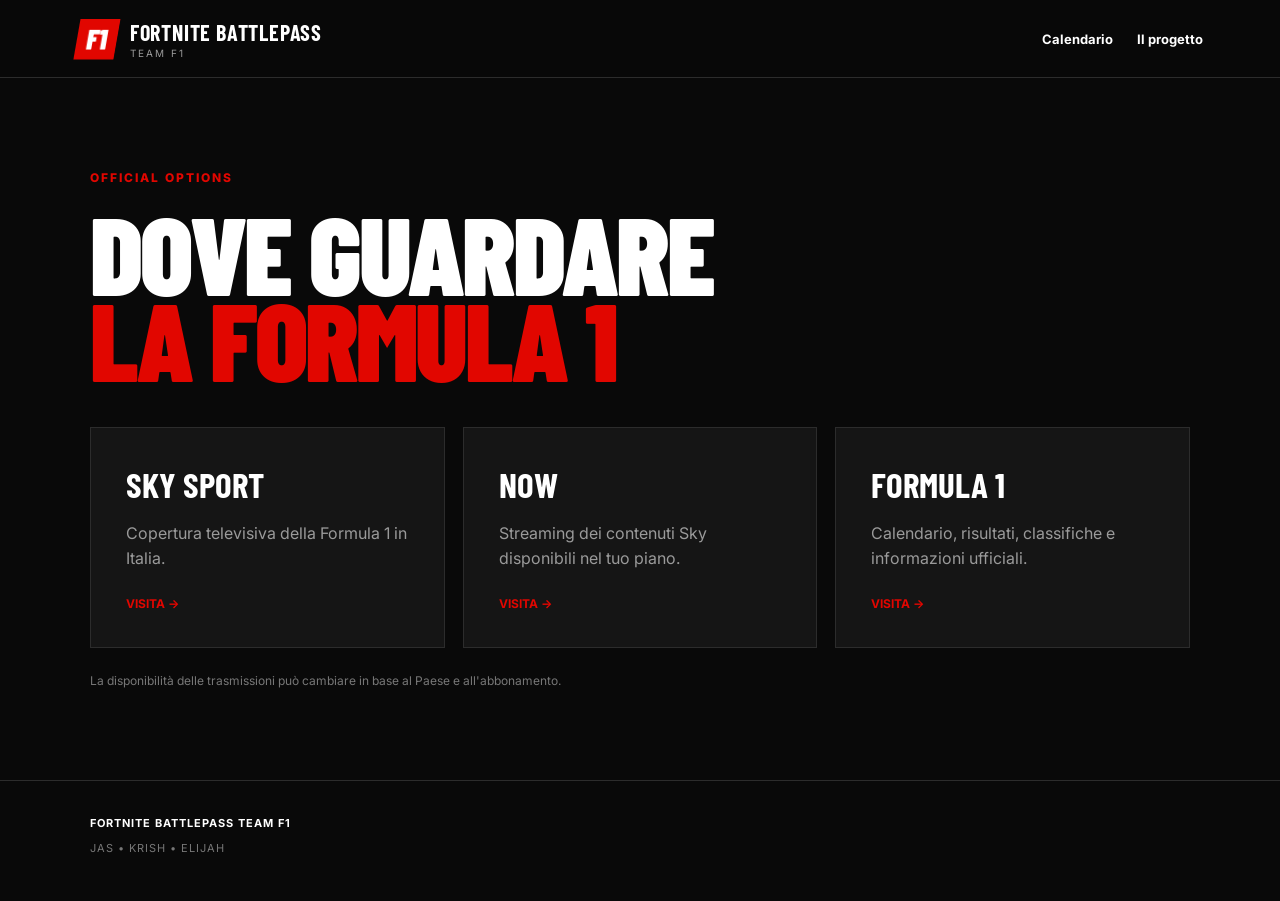
==== watch.html @ 14cbd345 "Add files via upload" ====
<!DOCTYPE html><html lang="it"><head><meta charset="UTF-8"><meta name="viewport" content="width=device-width,initial-scale=1.0"><title>Dove guardare F1</title><link rel="stylesheet" href="style.css"></head><body><header><div class="brand"><span class="mark">F1</span><div><b>FORTNITE BATTLEPASS</b><small>TEAM F1</small></div></div><nav><a href="index.html">Calendario</a><a href="index.html#about">Il progetto</a></nav></header><main class="watch"><p class="eyebrow">OFFICIAL OPTIONS</p><h1>DOVE GUARDARE<br><span>LA FORMULA 1</span></h1><div class="watch-grid"><a class="watch-card" href="https://www.sky.it/tv/sky-sport/formula-1" target="_blank"><h2>SKY SPORT</h2><p>Copertura televisiva della Formula 1 in Italia.</p><strong>VISITA →</strong></a><a class="watch-card" href="https://www.nowtv.it/" target="_blank"><h2>NOW</h2><p>Streaming dei contenuti Sky disponibili nel tuo piano.</p><strong>VISITA →</strong></a><a class="watch-card" href="https://www.formula1.com/" target="_blank"><h2>FORMULA 1</h2><p>Calendario, risultati, classifiche e informazioni ufficiali.</p><strong>VISITA →</strong></a></div><p class="note">La disponibilità delle trasmissioni può cambiare in base al Paese e all'abbonamento.</p></main><footer><div><b>FORTNITE BATTLEPASS TEAM F1</b><p>JAS • KRISH • ELIJAH</p></div></footer></body></html>
---- style.css ----
@import url('https://fonts.googleapis.com/css2?family=Barlow+Condensed:wght@400;600;700;800;900&family=Inter:wght@400;600;700&display=swap');
:root{--red:#e10600;--bg:#090909;--card:#151515;--line:#2c2c2c;--muted:#9a9a9a}*{box-sizing:border-box}html{scroll-behavior:smooth}body{margin:0;background:var(--bg);color:#fff;font-family:Inter,Arial,sans-serif}header{height:78px;border-bottom:1px solid var(--line);display:flex;align-items:center;justify-content:space-between;padding:0 6%;position:sticky;top:0;background:#090909ed;backdrop-filter:blur(12px);z-index:10}.brand{display:flex;align-items:center;gap:13px}.brand b{font-family:'Barlow Condensed';font-size:22px;letter-spacing:.8px}.brand small{display:block;color:var(--muted);font-size:10px;letter-spacing:2px;margin-top:2px}.mark{background:var(--red);font-family:'Barlow Condensed';font-size:28px;font-weight:900;padding:3px 10px;transform:skew(-10deg)}nav{display:flex;gap:24px}nav a{color:#fff;text-decoration:none;font-weight:700;font-size:13px}nav a:hover{color:var(--red)}.hero{min-height:590px;padding:110px 8%;background:radial-gradient(circle at 80% 35%,#4b0808 0,transparent 30%),linear-gradient(115deg,#090909 60%,#170000);position:relative;overflow:hidden}.hero:after{content:'2026';position:absolute;right:-35px;bottom:-100px;font-family:'Barlow Condensed';font-size:420px;font-weight:900;color:#ffffff05;line-height:1}.eyebrow{color:var(--red);font-weight:800;letter-spacing:2px;font-size:12px}.hero h1,.watch h1{font-family:'Barlow Condensed';font-size:clamp(70px,12vw,150px);line-height:.78;margin:25px 0;font-weight:900;letter-spacing:-3px;position:relative}.hero h1 span,.watch h1 span{color:var(--red)}.hero>p:not(.eyebrow){max-width:520px;color:#c5c5c5;line-height:1.7}.btn{display:inline-block;margin-top:25px;background:var(--red);padding:16px 24px;color:#fff;text-decoration:none;font-size:12px;font-weight:800;letter-spacing:1px}main{padding:80px 7%}.section-head{display:flex;align-items:end;justify-content:space-between;margin-bottom:32px}.section-head h2,.about h2{font-family:'Barlow Condensed';font-size:52px;margin:5px 0;font-weight:900}.section-head button{background:transparent;color:#fff;border:1px solid #555;padding:13px 16px;font-size:10px;font-weight:800;cursor:pointer}.section-head button:hover{border-color:var(--red);color:var(--red)}.grid{display:grid;grid-template-columns:repeat(auto-fit,minmax(285px,1fr));gap:16px}.race{background:var(--card);border:1px solid var(--line);min-height:350px;position:relative;overflow:hidden;transition:.25s}.race:hover{transform:translateY(-6px);border-color:#555}.track{height:125px;padding:18px;display:flex;align-items:flex-start;justify-content:space-between;background:linear-gradient(135deg,#2a2a2a,#101010);position:relative}.track:after{content:'🏎';font-size:65px;opacity:.16;position:absolute;right:20px;bottom:5px}.round{font-family:'Barlow Condensed';font-size:42px;font-weight:900;color:#ffffff25}.status{font-size:9px;font-weight:900;letter-spacing:1px;padding:7px 9px;border:1px solid}.done{color:#ff5d58}.upcoming{color:#53d66e}.race-body{padding:20px}.race h3{font-family:'Barlow Condensed';font-size:31px;margin:0 0 4px}.place{color:var(--muted);font-size:12px;margin-bottom:18px}.meta{border-top:1px solid var(--line);padding-top:13px;font-size:11px;line-height:1.8;color:#d0d0d0}.meta b{color:#fff}.podium{margin-top:13px;background:#0d0d0d;padding:10px;font-size:11px;line-height:1.7}.about{padding:80px 7%;border-top:1px solid var(--line);background:#0e0e0e}.about p{color:var(--muted);max-width:650px;line-height:1.7}footer{border-top:1px solid var(--line);padding:35px 7%;display:flex;justify-content:space-between;color:#777;font-size:11px;letter-spacing:1px}footer b{color:#fff}.watch{min-height:75vh}.watch h1{font-size:clamp(55px,9vw,110px)}.watch-grid{display:grid;grid-template-columns:repeat(3,1fr);gap:18px;margin-top:45px}.watch-card{background:var(--card);border:1px solid var(--line);padding:35px;text-decoration:none;color:#fff;transition:.2s}.watch-card:hover{border-color:var(--red);transform:translateY(-5px)}.watch-card h2{font-family:'Barlow Condensed';font-size:35px;margin:0}.watch-card p{color:var(--muted);line-height:1.6;min-height:55px}.watch-card strong{color:var(--red);font-size:12px}.note{color:#777;margin-top:25px;font-size:12px}@media(max-width:700px){header{padding:0 5%;height:auto;min-height:72px}nav{gap:12px}nav a{font-size:10px}.hero{padding:90px 7%;min-height:520px}.section-head{align-items:start;gap:20px;flex-direction:column}.watch-grid{grid-template-columns:1fr}footer{flex-direction:column;gap:20px}}
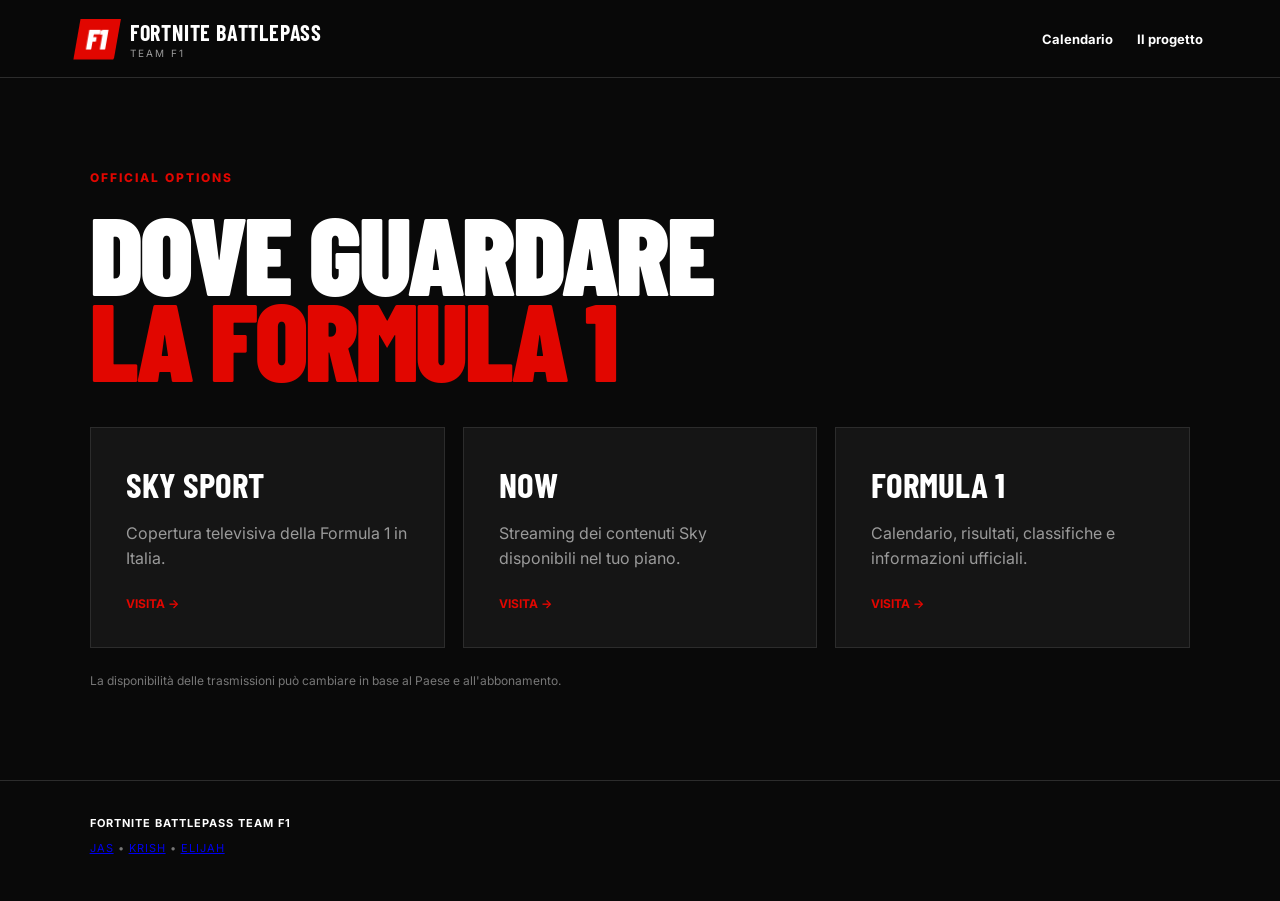
==== commit 2e48d8cc: "Refactor watch.html and add team member links Updated the HTML structure and added links to team mem" ====
--- a/watch.html
+++ b/watch.html
@@ -1 +1,59 @@
-<!DOCTYPE html><html lang="it"><head><meta charset="UTF-8"><meta name="viewport" content="width=device-width,initial-scale=1.0"><title>Dove guardare F1</title><link rel="stylesheet" href="style.css"></head><body><header><div class="brand"><span class="mark">F1</span><div><b>FORTNITE BATTLEPASS</b><small>TEAM F1</small></div></div><nav><a href="index.html">Calendario</a><a href="index.html#about">Il progetto</a></nav></header><main class="watch"><p class="eyebrow">OFFICIAL OPTIONS</p><h1>DOVE GUARDARE<br><span>LA FORMULA 1</span></h1><div class="watch-grid"><a class="watch-card" href="https://www.sky.it/tv/sky-sport/formula-1" target="_blank"><h2>SKY SPORT</h2><p>Copertura televisiva della Formula 1 in Italia.</p><strong>VISITA →</strong></a><a class="watch-card" href="https://www.nowtv.it/" target="_blank"><h2>NOW</h2><p>Streaming dei contenuti Sky disponibili nel tuo piano.</p><strong>VISITA →</strong></a><a class="watch-card" href="https://www.formula1.com/" target="_blank"><h2>FORMULA 1</h2><p>Calendario, risultati, classifiche e informazioni ufficiali.</p><strong>VISITA →</strong></a></div><p class="note">La disponibilità delle trasmissioni può cambiare in base al Paese e all'abbonamento.</p></main><footer><div><b>FORTNITE BATTLEPASS TEAM F1</b><p>JAS • KRISH • ELIJAH</p></div></footer></body></html>
+<!DOCTYPE html>
+<html lang="it">
+<head>
+    <meta charset="UTF-8">
+    <meta name="viewport" content="width=device-width, initial-scale=1.0">
+    <title>Dove guardare F1</title>
+    <link rel="stylesheet" href="style.css">
+</head>
+<body>
+    <header>
+        <div class="brand">
+            <span class="mark">F1</span>
+            <div>
+                <b>FORTNITE BATTLEPASS</b>
+                <small>TEAM F1</small>
+            </div>
+        </div>
+        <nav>
+            <a href="index.html">Calendario</a>
+            <a href="index.html#about">Il progetto</a>
+        </nav>
+    </header>
+
+    <main class="watch">
+        <p class="eyebrow">OFFICIAL OPTIONS</p>
+        <h1>DOVE GUARDARE<br><span>LA FORMULA 1</span></h1>
+        
+        <div class="watch-grid">
+            <a class="watch-card" href="https://www.sky.it/tv/sky-sport/formula-1" target="_blank">
+                <h2>SKY SPORT</h2>
+                <p>Copertura televisiva della Formula 1 in Italia.</p>
+                <strong>VISITA →</strong>
+            </a>
+            
+            <a class="watch-card" href="https://www.nowtv.it/" target="_blank">
+                <h2>NOW</h2>
+                <p>Streaming dei contenuti Sky disponibili nel tuo piano.</p>
+                <strong>VISITA →</strong>
+            </a>
+            
+            <a class="watch-card" href="https://www.formula1.com/" target="_blank">
+                <h2>FORMULA 1</h2>
+                <p>Calendario, risultati, classifiche e informazioni ufficiali.</p>
+                <strong>VISITA →</strong>
+            </a>
+        </div>
+        
+        <p class="note">La disponibilità delle trasmissioni può cambiare in base al Paese e all'abbonamento.</p>
+    </main>
+
+    <footer>
+        <div>
+            <b>FORTNITE BATTLEPASS TEAM F1</b>
+            <p><a href="https://github.com/pr0diSecret007">JAS</a> • <a href="https://github.com/KrishSingh08">KRISH</a> • <a href="https://github.com/CarbonFiba">ELIJAH</a></p>
+        </div>
+    </footer>
+</body>
+</html>
+
--- a/style.css
+++ b/style.css
@@ -1,2 +1,384 @@
 @import url('https://fonts.googleapis.com/css2?family=Barlow+Condensed:wght@400;600;700;800;900&family=Inter:wght@400;600;700&display=swap');
-:root{--red:#e10600;--bg:#090909;--card:#151515;--line:#2c2c2c;--muted:#9a9a9a}*{box-sizing:border-box}html{scroll-behavior:smooth}body{margin:0;background:var(--bg);color:#fff;font-family:Inter,Arial,sans-serif}header{height:78px;border-bottom:1px solid var(--line);display:flex;align-items:center;justify-content:space-between;padding:0 6%;position:sticky;top:0;background:#090909ed;backdrop-filter:blur(12px);z-index:10}.brand{display:flex;align-items:center;gap:13px}.brand b{font-family:'Barlow Condensed';font-size:22px;letter-spacing:.8px}.brand small{display:block;color:var(--muted);font-size:10px;letter-spacing:2px;margin-top:2px}.mark{background:var(--red);font-family:'Barlow Condensed';font-size:28px;font-weight:900;padding:3px 10px;transform:skew(-10deg)}nav{display:flex;gap:24px}nav a{color:#fff;text-decoration:none;font-weight:700;font-size:13px}nav a:hover{color:var(--red)}.hero{min-height:590px;padding:110px 8%;background:radial-gradient(circle at 80% 35%,#4b0808 0,transparent 30%),linear-gradient(115deg,#090909 60%,#170000);position:relative;overflow:hidden}.hero:after{content:'2026';position:absolute;right:-35px;bottom:-100px;font-family:'Barlow Condensed';font-size:420px;font-weight:900;color:#ffffff05;line-height:1}.eyebrow{color:var(--red);font-weight:800;letter-spacing:2px;font-size:12px}.hero h1,.watch h1{font-family:'Barlow Condensed';font-size:clamp(70px,12vw,150px);line-height:.78;margin:25px 0;font-weight:900;letter-spacing:-3px;position:relative}.hero h1 span,.watch h1 span{color:var(--red)}.hero>p:not(.eyebrow){max-width:520px;color:#c5c5c5;line-height:1.7}.btn{display:inline-block;margin-top:25px;background:var(--red);padding:16px 24px;color:#fff;text-decoration:none;font-size:12px;font-weight:800;letter-spacing:1px}main{padding:80px 7%}.section-head{display:flex;align-items:end;justify-content:space-between;margin-bottom:32px}.section-head h2,.about h2{font-family:'Barlow Condensed';font-size:52px;margin:5px 0;font-weight:900}.section-head button{background:transparent;color:#fff;border:1px solid #555;padding:13px 16px;font-size:10px;font-weight:800;cursor:pointer}.section-head button:hover{border-color:var(--red);color:var(--red)}.grid{display:grid;grid-template-columns:repeat(auto-fit,minmax(285px,1fr));gap:16px}.race{background:var(--card);border:1px solid var(--line);min-height:350px;position:relative;overflow:hidden;transition:.25s}.race:hover{transform:translateY(-6px);border-color:#555}.track{height:125px;padding:18px;display:flex;align-items:flex-start;justify-content:space-between;background:linear-gradient(135deg,#2a2a2a,#101010);position:relative}.track:after{content:'🏎';font-size:65px;opacity:.16;position:absolute;right:20px;bottom:5px}.round{font-family:'Barlow Condensed';font-size:42px;font-weight:900;color:#ffffff25}.status{font-size:9px;font-weight:900;letter-spacing:1px;padding:7px 9px;border:1px solid}.done{color:#ff5d58}.upcoming{color:#53d66e}.race-body{padding:20px}.race h3{font-family:'Barlow Condensed';font-size:31px;margin:0 0 4px}.place{color:var(--muted);font-size:12px;margin-bottom:18px}.meta{border-top:1px solid var(--line);padding-top:13px;font-size:11px;line-height:1.8;color:#d0d0d0}.meta b{color:#fff}.podium{margin-top:13px;background:#0d0d0d;padding:10px;font-size:11px;line-height:1.7}.about{padding:80px 7%;border-top:1px solid var(--line);background:#0e0e0e}.about p{color:var(--muted);max-width:650px;line-height:1.7}footer{border-top:1px solid var(--line);padding:35px 7%;display:flex;justify-content:space-between;color:#777;font-size:11px;letter-spacing:1px}footer b{color:#fff}.watch{min-height:75vh}.watch h1{font-size:clamp(55px,9vw,110px)}.watch-grid{display:grid;grid-template-columns:repeat(3,1fr);gap:18px;margin-top:45px}.watch-card{background:var(--card);border:1px solid var(--line);padding:35px;text-decoration:none;color:#fff;transition:.2s}.watch-card:hover{border-color:var(--red);transform:translateY(-5px)}.watch-card h2{font-family:'Barlow Condensed';font-size:35px;margin:0}.watch-card p{color:var(--muted);line-height:1.6;min-height:55px}.watch-card strong{color:var(--red);font-size:12px}.note{color:#777;margin-top:25px;font-size:12px}@media(max-width:700px){header{padding:0 5%;height:auto;min-height:72px}nav{gap:12px}nav a{font-size:10px}.hero{padding:90px 7%;min-height:520px}.section-head{align-items:start;gap:20px;flex-direction:column}.watch-grid{grid-template-columns:1fr}footer{flex-direction:column;gap:20px}}
+
+:root {
+    --red: #e10600;
+    --bg: #090909;
+    --card: #151515;
+    --line: #2c2c2c;
+    --muted: #9a9a9a;
+}
+
+* {
+    box-sizing: border-box;
+}
+
+html {
+    scroll-behavior: smooth;
+}
+
+body {
+    margin: 0;
+    background: var(--bg);
+    color: #fff;
+    font-family: Inter, Arial, sans-serif;
+}
+
+header {
+    height: 78px;
+    border-bottom: 1px solid var(--line);
+    display: flex;
+    align-items: center;
+    justify-content: space-between;
+    padding: 0 6%;
+    position: sticky;
+    top: 0;
+    background: #090909ed;
+    backdrop-filter: blur(12px);
+    z-index: 10;
+}
+
+.brand {
+    display: flex;
+    align-items: center;
+    gap: 13px;
+}
+
+.brand b {
+    font-family: 'Barlow Condensed';
+    font-size: 22px;
+    letter-spacing: .8px;
+}
+
+.brand small {
+    display: block;
+    color: var(--muted);
+    font-size: 10px;
+    letter-spacing: 2px;
+    margin-top: 2px;
+}
+
+.mark {
+    background: var(--red);
+    font-family: 'Barlow Condensed';
+    font-size: 28px;
+    font-weight: 900;
+    padding: 3px 10px;
+    transform: skew(-10deg);
+}
+
+nav {
+    display: flex;
+    gap: 24px;
+}
+
+nav a {
+    color: #fff;
+    text-decoration: none;
+    font-weight: 700;
+    font-size: 13px;
+}
+
+nav a:hover {
+    color: var(--red);
+}
+
+.hero {
+    min-height: 590px;
+    padding: 110px 8%;
+    background: radial-gradient(circle at 80% 35%, #4b0808 0, transparent 30%), linear-gradient(115deg, #090909 60%, #170000);
+    position: relative;
+    overflow: hidden;
+}
+
+.hero:after {
+    content: '2026';
+    position: absolute;
+    right: -35px;
+    bottom: -100px;
+    font-family: 'Barlow Condensed';
+    font-size: 420px;
+    font-weight: 900;
+    color: #ffffff05;
+    line-height: 1;
+}
+
+.eyebrow {
+    color: var(--red);
+    font-weight: 800;
+    letter-spacing: 2px;
+    font-size: 12px;
+}
+
+.hero h1,
+.watch h1 {
+    font-family: 'Barlow Condensed';
+    font-size: clamp(70px, 12vw, 150px);
+    line-height: .78;
+    margin: 25px 0;
+    font-weight: 900;
+    letter-spacing: -3px;
+    position: relative;
+}
+
+.hero h1 span,
+.watch h1 span {
+    color: var(--red);
+}
+
+.hero > p:not(.eyebrow) {
+    max-width: 520px;
+    color: #c5c5c5;
+    line-height: 1.7;
+}
+
+.btn {
+    display: inline-block;
+    margin-top: 25px;
+    background: var(--red);
+    padding: 16px 24px;
+    color: #fff;
+    text-decoration: none;
+    font-size: 12px;
+    font-weight: 800;
+    letter-spacing: 1px;
+}
+
+main {
+    padding: 80px 7%;
+}
+
+.section-head {
+    display: flex;
+    align-items: end;
+    justify-content: space-between;
+    margin-bottom: 32px;
+}
+
+.section-head h2,
+.about h2 {
+    font-family: 'Barlow Condensed';
+    font-size: 52px;
+    margin: 5px 0;
+    font-weight: 900;
+}
+
+.section-head button {
+    background: transparent;
+    color: #fff;
+    border: 1px solid #555;
+    padding: 13px 16px;
+    font-size: 10px;
+    font-weight: 800;
+    cursor: pointer;
+}
+
+.section-head button:hover {
+    border-color: var(--red);
+    color: var(--red);
+}
+
+.grid {
+    display: grid;
+    grid-template-columns: repeat(auto-fit, minmax(285px, 1fr));
+    gap: 16px;
+}
+
+.race {
+    background: var(--card);
+    border: 1px solid var(--line);
+    min-height: 350px;
+    position: relative;
+    overflow: hidden;
+    transition: .25s;
+}
+
+.race:hover {
+    transform: translateY(-6px);
+    border-color: #555;
+}
+
+.track {
+    height: 125px;
+    padding: 18px;
+    display: flex;
+    align-items: flex-start;
+    justify-content: space-between;
+    background: linear-gradient(135deg, #2a2a2a, #101010);
+    position: relative;
+}
+
+.track:after {
+    content: '🏎';
+    font-size: 65px;
+    opacity: .16;
+    position: absolute;
+    right: 20px;
+    bottom: 5px;
+}
+
+.round {
+    font-family: 'Barlow Condensed';
+    font-size: 42px;
+    font-weight: 900;
+    color: #ffffff25;
+}
+
+.status {
+    font-size: 9px;
+    font-weight: 900;
+    letter-spacing: 1px;
+    padding: 7px 9px;
+    border: 1px solid;
+}
+
+.done {
+    color: #ff5d58;
+}
+
+.upcoming {
+    color: #53d66e;
+}
+
+.race-body {
+    padding: 20px;
+}
+
+.race h3 {
+    font-family: 'Barlow Condensed';
+    font-size: 31px;
+    margin: 0 0 4px;
+}
+
+.place {
+    color: var(--muted);
+    font-size: 12px;
+    margin-bottom: 18px;
+}
+
+.meta {
+    border-top: 1px solid var(--line);
+    padding-top: 13px;
+    font-size: 11px;
+    line-height: 1.8;
+    color: #d0d0d0;
+}
+
+.meta b {
+    color: #fff;
+}
+
+.podium {
+    margin-top: 13px;
+    background: #0d0d0d;
+    padding: 10px;
+    font-size: 11px;
+    line-height: 1.7;
+}
+
+.about {
+    padding: 80px 7%;
+    border-top: 1px solid var(--line);
+    background: #0e0e0e;
+}
+
+.about p {
+    color: var(--muted);
+    max-width: 650px;
+    line-height: 1.7;
+}
+
+footer {
+    border-top: 1px solid var(--line);
+    padding: 35px 7%;
+    display: flex;
+    justify-content: space-between;
+    color: #777;
+    font-size: 11px;
+    letter-spacing: 1px;
+}
+
+footer b {
+    color: #fff;
+}
+
+.watch {
+    min-height: 75vh;
+}
+
+.watch h1 {
+    font-size: clamp(55px, 9vw, 110px);
+}
+
+.watch-grid {
+    display: grid;
+    grid-template-columns: repeat(3, 1fr);
+    gap: 18px;
+    margin-top: 45px;
+}
+
+.watch-card {
+    background: var(--card);
+    border: 1px solid var(--line);
+    padding: 35px;
+    text-decoration: none;
+    color: #fff;
+    transition: .2s;
+}
+
+.watch-card:hover {
+    border-color: var(--red);
+    transform: translateY(-5px);
+}
+
+.watch-card h2 {
+    font-family: 'Barlow Condensed';
+    font-size: 35px;
+    margin: 0;
+}
+
+.watch-card p {
+    color: var(--muted);
+    line-height: 1.6;
+    min-height: 55px;
+}
+
+.watch-card strong {
+    color: var(--red);
+    font-size: 12px;
+}
+
+.note {
+    color: #777;
+    margin-top: 25px;
+    font-size: 12px;
+}
+
+@media(max-width: 700px) {
+    header {
+        padding: 0 5%;
+        height: auto;
+        min-height: 72px;
+    }
+    nav {
+        gap: 12px;
+    }
+    nav a {
+        font-size: 10px;
+    }
+    .hero {
+        padding: 90px 7%;
+        min-height: 520px;
+    }
+    .section-head {
+        align-items: start;
+        gap: 20px;
+        flex-direction: column;
+    }
+    .watch-grid {
+        grid-template-columns: 1fr;
+    }
+    footer {
+        flex-direction: column;
+        gap: 20px;
+    }
+}
